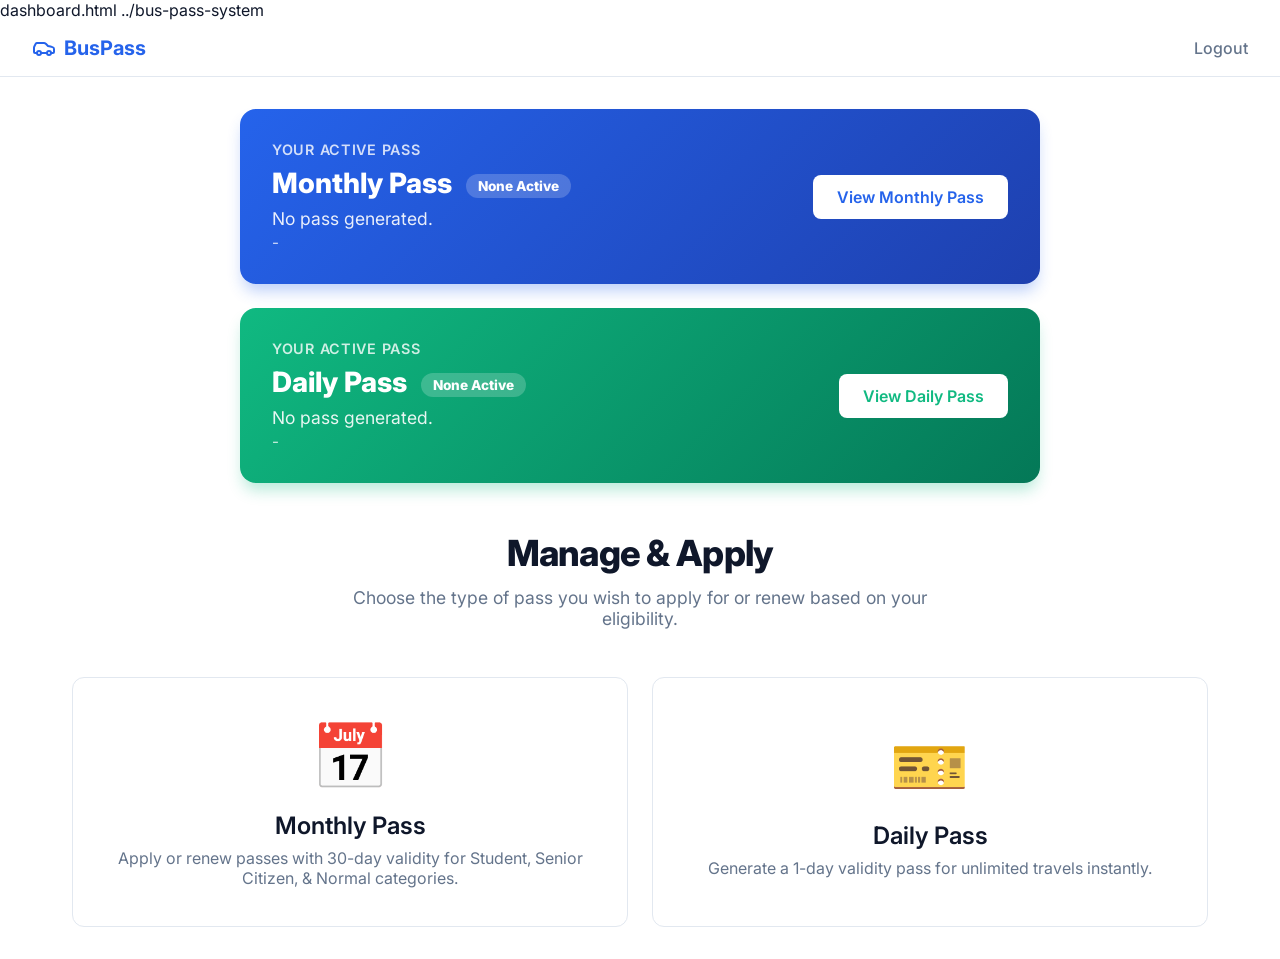
==== dashboard.html @ c8371579 "Add files via upload" ====
dashboard.html
../bus-pass-system



<!DOCTYPE html>
<html lang="en">
<head>
    <meta charset="UTF-8">
    <meta name="viewport" content="width=device-width, initial-scale=1.0">
    <title>Dashboard - Bus Pass Management</title>
    <link href="https://fonts.googleapis.com/css2?family=Inter:wght@400;500;600;700;800&display=swap" rel="stylesheet">
    <link rel="stylesheet" href="style.css">
</head>
<body>
    <nav class="navbar">
        <div class="logo">
            <svg width="24" height="24" viewBox="0 0 24 24" fill="none" stroke="currentColor" stroke-width="2" stroke-linecap="round" stroke-linejoin="round"><path d="M19 17h2c.6 0 1-.4 1-1v-3c0-.9-.7-1.7-1.5-1.9C18.7 10.6 16 10 16 10s-1.3-1.4-2.2-2.3c-.5-.4-1.1-.7-1.8-.7H5c-.6 0-1.1.4-1.4.9l-1.4 2.9A3.7 3.7 0 0 0 2 12v4c0 .6.4 1 1 1h2"/><circle cx="7" cy="17" r="2"/><path d="M9 17h6"/><circle cx="17" cy="17" r="2"/></svg>
            BusPass
        </div>
        <div class="nav-links">
            <a href="index.html" onclick="localStorage.clear()">Logout</a>
        </div>
    </nav>
    <div class="container">
        <!-- Monthly Active Pass Banner -->
        <div id="monthlyBanner" class="card wide-card" style="display: flex; margin: 0 auto 1.5rem auto; background: linear-gradient(135deg, var(--primary), #1e40af); color: white; border: none; padding: 2rem; justify-content: space-between; align-items: center; border-radius: 16px; box-shadow: 0 10px 15px -3px rgba(37, 99, 235, 0.3);">
            <div>
                <span style="font-size: 0.9rem; text-transform: uppercase; letter-spacing: 0.05em; opacity: 0.8; font-weight: 600;">Your Active Pass</span>
                <h2 id="mBannerTitle" style="font-size: 1.75rem; margin: 0.5rem 0; font-weight: 800;">Monthly Pass</h2>
                <div id="mBannerRoute" style="font-size: 1.1rem; opacity: 0.9; margin-bottom: 0.25rem;">Route: N/A</div>
                <div id="mBannerEnd" style="font-size: 0.95rem; opacity: 0.8;">Valid until: Date</div>
            </div>
            <div>
                <a href="view-pass.html?show=monthly" class="btn btn-primary" style="background: white; color: var(--primary);">View Monthly Pass</a>
            </div>
        </div>
        <!-- Daily Active Pass Banner -->
        <div id="dailyBanner" class="card wide-card" style="display: flex; margin: 0 auto 3rem auto; background: linear-gradient(135deg, #10b981, #047857); color: white; border: none; padding: 2rem; justify-content: space-between; align-items: center; border-radius: 16px; box-shadow: 0 10px 15px -3px rgba(16, 185, 129, 0.3);">
            <div>
                <span style="font-size: 0.9rem; text-transform: uppercase; letter-spacing: 0.05em; opacity: 0.8; font-weight: 600;">Your Active Pass</span>
                <h2 id="dBannerTitle" style="font-size: 1.75rem; margin: 0.5rem 0; font-weight: 800;">Daily Pass</h2>
                <div id="dBannerRoute" style="font-size: 1.1rem; opacity: 0.9; margin-bottom: 0.25rem;">Limit: N/A</div>
                <div id="dBannerEnd" style="font-size: 0.95rem; opacity: 0.8;">Valid until: Date</div>
            </div>
            <div>
                <a href="view-pass.html?show=daily" class="btn btn-primary" style="background: white; color: #10b981;">View Daily Pass</a>
            </div>
        </div>
        <div class="page-header">
            <h1 class="page-title">Manage & Apply</h1>
            <p class="page-desc">Choose the type of pass you wish to apply for or renew based on your eligibility.</p>
        </div>
        <div class="options-grid" style="grid-template-columns: 1fr 1fr;">
            <!-- Monthly Pass -->
            <a href="monthly-menu.html" class="option-card" style="min-height: 250px;">
                <div class="option-icon" style="font-size: 4rem;">📅</div>
                <h3 class="option-title" style="font-size: 1.5rem;">Monthly Pass</h3>
                <p class="option-desc" style="font-size: 1rem;">Apply or renew passes with 30-day validity for Student, Senior Citizen, & Normal categories.</p>
            </a>
            
            <!-- Daily Pass -->
            <a href="daily-pass.html" class="option-card" style="min-height: 250px;">
                <div class="option-icon" style="font-size: 4rem;">🎫</div>
                <h3 class="option-title" style="font-size: 1.5rem;">Daily Pass</h3>
                <p class="option-desc" style="font-size: 1rem;">Generate a 1-day validity pass for unlimited travels instantly.</p>
            </a>
        </div>
    </div>
    <script src="script.js"></script>
    <script>
        document.addEventListener('DOMContentLoaded', () => {
             const mType = localStorage.getItem('monthlyPassType');
             const mEnd = localStorage.getItem('monthlyPassEnd');
             const dType = localStorage.getItem('dailyPassType');
             const dEnd = localStorage.getItem('dailyPassEnd');
             
             const today = new Date();
             today.setHours(0,0,0,0);
             
             // Monthly Banner Logic
             const mBanner = document.getElementById('monthlyBanner');
             const mTitle = document.getElementById('mBannerTitle');
             const mRoute = document.getElementById('mBannerRoute');
             const mEndD = document.getElementById('mBannerEnd');
             
             if(mType && mEnd) {
                 const endD = new Date(mEnd);
                 if (endD < today) {
                     mTitle.innerHTML = mType + " Pass <span style='background: rgba(239, 68, 68, 0.9); text-transform:uppercase; font-size:0.85rem; padding: 0.25rem 0.75rem; border-radius: 20px; vertical-align: middle; margin-left: 0.5rem;'>Expired</span>";
                     mBanner.style.background = "linear-gradient(135deg, #64748b, #334155)";
                 } else {
                     mTitle.innerHTML = mType + " Pass <span style='background: rgba(16, 185, 129, 0.9); text-transform:uppercase; font-size:0.85rem; padding: 0.25rem 0.75rem; border-radius: 20px; vertical-align: middle; margin-left: 0.5rem;'>Active</span>";
                 }
                 mEndD.textContent = "Valid until: " + mEnd;
                 const mRouteStr = localStorage.getItem('monthlyPassRoute');
                 mRoute.textContent = "Route: " + (mRouteStr ? mRouteStr.split('–')[0].trim() : 'N/A');
             } else {
                 mTitle.innerHTML = "Monthly Pass <span style='background: rgba(255,255,255,0.2); font-size:0.85rem; padding: 0.25rem 0.75rem; border-radius: 20px; vertical-align: middle; margin-left: 0.5rem;'>None Active</span>";
                 mRoute.textContent = "No pass generated.";
                 mEndD.textContent = "-";
             }
             
             // Daily Banner Logic
             const dBanner = document.getElementById('dailyBanner');
             const dTitle = document.getElementById('dBannerTitle');
             const dRoute = document.getElementById('dBannerRoute');
             const dEndD = document.getElementById('dBannerEnd');
             
             if(dType && dEnd) {
                 const endD = new Date(dEnd);
                 if (endD < today) {
                     dTitle.innerHTML = "Daily Pass <span style='background: rgba(239, 68, 68, 0.9); text-transform:uppercase; font-size:0.85rem; padding: 0.25rem 0.75rem; border-radius: 20px; vertical-align: middle; margin-left: 0.5rem;'>Expired</span>";
                     dBanner.style.background = "linear-gradient(135deg, #64748b, #334155)";
                 } else {
                     dTitle.innerHTML = "Daily Pass <span style='background: rgba(255, 255, 255, 0.4); text-transform:uppercase; font-size:0.85rem; padding: 0.25rem 0.75rem; border-radius: 20px; vertical-align: middle; margin-left: 0.5rem;'>Active</span>";
                 }
                 dEndD.textContent = "Valid until: " + dEnd;
                 dRoute.textContent = "Limit: " + (localStorage.getItem('dailyPassRoute') || 'N/A');
             } else {
                 dTitle.innerHTML = "Daily Pass <span style='background: rgba(255,255,255,0.2); font-size:0.85rem; padding: 0.25rem 0.75rem; border-radius: 20px; vertical-align: middle; margin-left: 0.5rem;'>None Active</span>";
                 dRoute.textContent = "No pass generated.";
                 dEndD.textContent = "-";
             }
        });
    </script>
</body>
</html>
---- style.css ----
:root {
    --primary: #2563eb;
    --primary-hover: #1d4ed8;
    --bg-color: #ffffff;
    --surface: #f8fafc;
    --text-main: #0f172a;
    --text-muted: #64748b;
    --border: #e2e8f0;
    --radius: 12px;
    --shadow: 0 4px 6px -1px rgb(0 0 0 / 0.1), 0 2px 4px -2px rgb(0 0 0 / 0.1);
    --shadow-hover: 0 10px 15px -3px rgb(0 0 0 / 0.1), 0 4px 6px -4px rgb(0 0 0 / 0.1);
}
* {
    margin: 0;
    padding: 0;
    box-sizing: border-box;
    font-family: 'Inter', system-ui, -apple-system, sans-serif;
}
body {
    background-color: var(--bg-color);
    color: var(--text-main);
    min-height: 100vh;
    display: flex;
    flex-direction: column;
}
/* Navbar */
.navbar {
    padding: 1rem 2rem;
    border-bottom: 1px solid var(--border);
    display: flex;
    justify-content: space-between;
    align-items: center;
    background: white;
    position: sticky;
    top: 0;
    z-index: 10;
}
.logo {
    font-size: 1.25rem;
    font-weight: 700;
    color: var(--primary);
    text-decoration: none;
    display: flex;
    align-items: center;
    gap: 0.5rem;
}
.nav-links a {
    color: var(--text-muted);
    text-decoration: none;
    font-weight: 500;
    transition: color 0.2s;
}
.nav-links a:hover {
    color: var(--primary);
}
/* Layout */
.container {
    max-width: 1200px;
    margin: 0 auto;
    padding: 2rem;
    width: 100%;
    flex: 1;
}
.center-layout {
    display: flex;
    align-items: center;
    justify-content: center;
    min-height: calc(100vh - 70px);
}
/* Forms & Cards */
.card {
    background: white;
    border: 1px solid var(--border);
    border-radius: var(--radius);
    padding: 2.5rem;
    width: 100%;
    max-width: 450px;
    box-shadow: var(--shadow);
}
.card-title {
    font-size: 1.75rem;
    font-weight: 700;
    margin-bottom: 0.5rem;
    text-align: center;
}
.card-subtitle {
    color: var(--text-muted);
    text-align: center;
    margin-bottom: 2rem;
    font-size: 0.95rem;
}
.form-group {
    margin-bottom: 1.5rem;
}
.form-group label {
    display: block;
    margin-bottom: 0.5rem;
    font-weight: 500;
    font-size: 0.9rem;
    color: var(--text-main);
}
.form-control {
    width: 100%;
    padding: 0.75rem 1rem;
    border: 1px solid var(--border);
    border-radius: 8px;
    font-size: 1rem;
    transition: border-color 0.2s, box-shadow 0.2s;
    background: var(--surface);
}
.form-control:focus {
    outline: none;
    border-color: var(--primary);
    box-shadow: 0 0 0 3px rgba(37, 99, 235, 0.1);
    background: white;
}
/* Buttons */
.btn {
    display: inline-flex;
    justify-content: center;
    align-items: center;
    padding: 0.75rem 1.5rem;
    border-radius: 8px;
    font-weight: 600;
    font-size: 1rem;
    cursor: pointer;
    transition: all 0.2s;
    border: none;
    text-decoration: none;
    width: 100%;
}
.btn-primary {
    background-color: var(--primary);
    color: white;
}
.btn-primary:hover {
    background-color: var(--primary-hover);
    transform: translateY(-1px);
}
.btn-secondary {
    background-color: white;
    color: var(--text-main);
    border: 1px solid var(--border);
}
.btn-secondary:hover {
    background-color: var(--surface);
}
/* Toggle Link */
.toggle-link {
    text-align: center;
    margin-top: 1.5rem;
    font-size: 0.9rem;
    color: var(--text-muted);
}
.toggle-link a {
    color: var(--primary);
    font-weight: 600;
    text-decoration: none;
    cursor: pointer;
}
.toggle-link a:hover {
    text-decoration: underline;
}
.hidden {
    display: none !important;
}
/* Grid Layouts for Dashboard */
.options-grid {
    display: grid;
    grid-template-columns: repeat(auto-fit, minmax(250px, 1fr));
    gap: 1.5rem;
    margin-top: 2rem;
}
.option-card {
    background: white;
    border: 1px solid var(--border);
    border-radius: var(--radius);
    padding: 2rem;
    text-align: center;
    cursor: pointer;
    transition: all 0.3s ease;
    text-decoration: none;
    display: flex;
    flex-direction: column;
    align-items: center;
    justify-content: center;
    min-height: 200px;
}
.option-card:hover {
    border-color: var(--primary);
    box-shadow: var(--shadow-hover);
    transform: translateY(-4px);
}
.option-icon {
    font-size: 2.5rem;
    margin-bottom: 1rem;
    color: var(--primary);
}
.option-title {
    font-weight: 600;
    font-size: 1.1rem;
    color: var(--text-main);
    margin-bottom: 0.5rem;
}
.option-desc {
    font-size: 0.85rem;
    color: var(--text-muted);
}
/* Page Headers */
.page-header {
    text-align: center;
    margin-bottom: 3rem;
}
.page-title {
    font-size: 2.25rem;
    font-weight: 800;
    letter-spacing: -0.02em;
    margin-bottom: 0.75rem;
}
.page-desc {
    color: var(--text-muted);
    font-size: 1.1rem;
    max-width: 600px;
    margin: 0 auto;
}
/* Action specific */
.action-cards {
    display: flex;
    gap: 2rem;
    justify-content: center;
    flex-wrap: wrap;
    margin-top: 3rem;
}
.action-card {
    flex: 1;
    min-width: 300px;
    max-width: 400px;
    padding: 3rem 2rem;
}
/* Document Lists */
.doc-list {
    background: var(--surface);
    border-radius: 8px;
    padding: 1.5rem;
    margin-bottom: 1.5rem;
    border: 1px dashed var(--border);
}
.doc-list h4 {
    margin-bottom: 1rem;
    color: var(--primary);
    font-size: 0.95rem;
    text-transform: uppercase;
    letter-spacing: 0.05em;
}
.doc-list ul {
    list-style: none;
}
.doc-list li {
    position: relative;
    padding-left: 1.5rem;
    margin-bottom: 0.5rem;
    font-size: 0.9rem;
    color: var(--text-main);
}
.doc-list li::before {
    content: "•";
    color: var(--primary);
    position: absolute;
    left: 0;
    font-weight: bold;
}
.doc-category {
    margin-bottom: 1.5rem;
}
.doc-category:last-child {
    margin-bottom: 0;
}
.doc-category strong {
    display: block;
    margin-bottom: 0.5rem;
    font-size: 0.95rem;
}
/* Wide Form for Applications */
.wide-card {
    max-width: 800px;
}
.form-row {
    display: flex;
    gap: 1.5rem;
    margin-bottom: 1.5rem;
}
.form-row .form-group {
    flex: 1;
    margin-bottom: 0;
}
@media (max-width: 768px) {
    .form-row {
        flex-direction: column;
        gap: 1.5rem;
    }
}
/* Status Page */
.status-container {
    text-align: center;
    padding: 4rem 2rem;
}
.status-icon {
    font-size: 4rem;
    color: #10b981; /* Success Green */
    margin-bottom: 1.5rem;
}
.status-icon.pending {
    color: #f59e0b; /* Warning Yellow */
}
.status-title {
    font-size: 1.5rem;
    font-weight: 700;
    margin-bottom: 1rem;
}
.status-desc {
    color: var(--text-muted);
    margin-bottom: 2rem;
    max-width: 500px;
    margin-left: auto;
    margin-right: auto;
}
/* Progress Bar Utilities */
.progress-container {
    width: 100%;
    background-color: var(--border);
    border-radius: 8px;
    height: 12px;
    margin-top: 1.5rem;
    overflow: hidden;
    display: none;
}
.progress-bar {
    height: 100%;
    background-color: var(--primary);
    width: 0%;
    transition: width 0.1s linear;
}
.progress-text {
    text-align: center;
    font-size: 0.85rem;
    margin-top: 0.5rem;
    color: var(--text-muted);
    display: none;
    font-weight: 600;
}
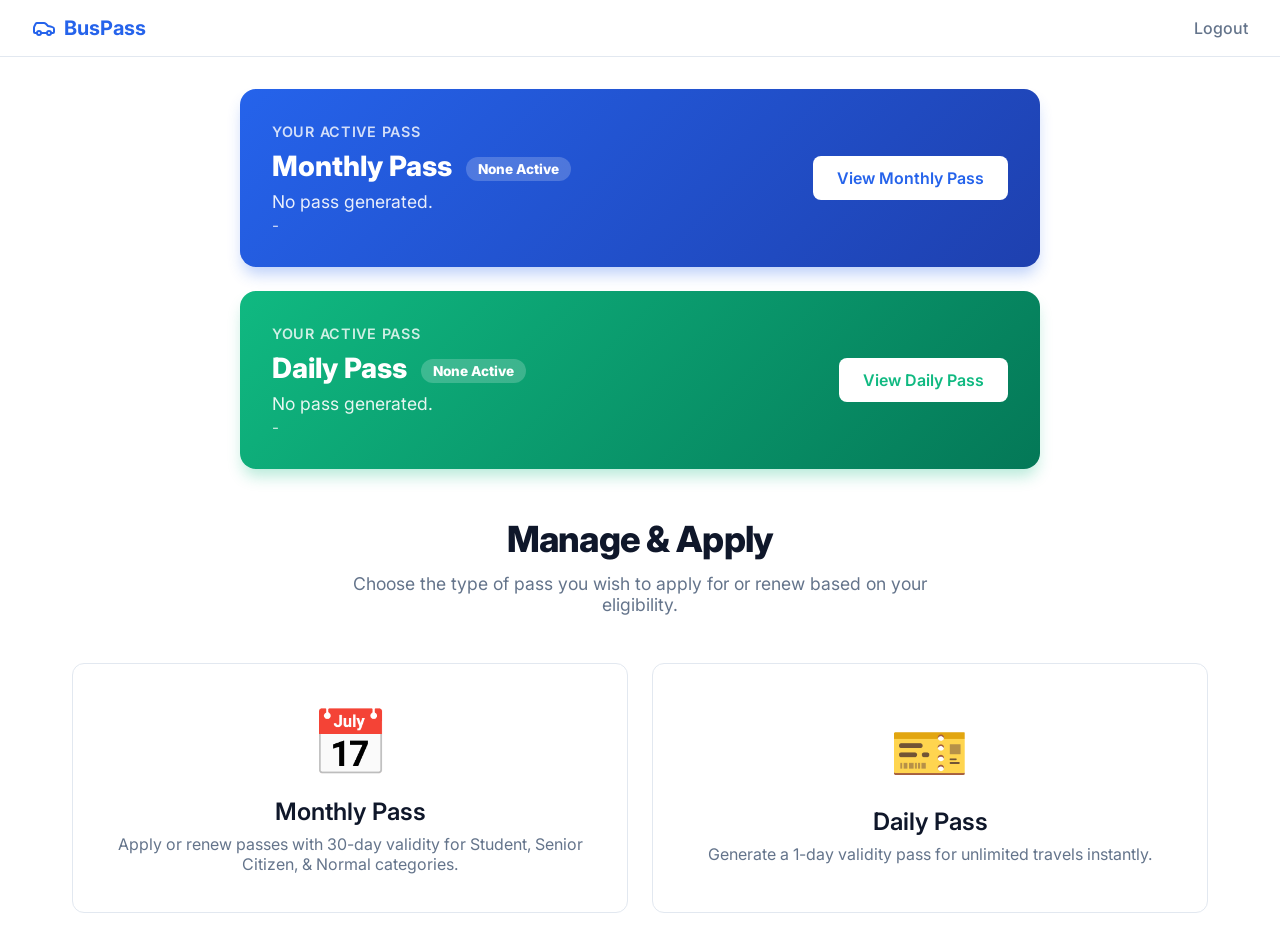
==== commit 0277377b: "Add files via upload" ====
--- a/dashboard.html
+++ b/dashboard.html
@@ -1,8 +1,3 @@
-dashboard.html
-../bus-pass-system
-
-
-
 <!DOCTYPE html>
 <html lang="en">
 <head>
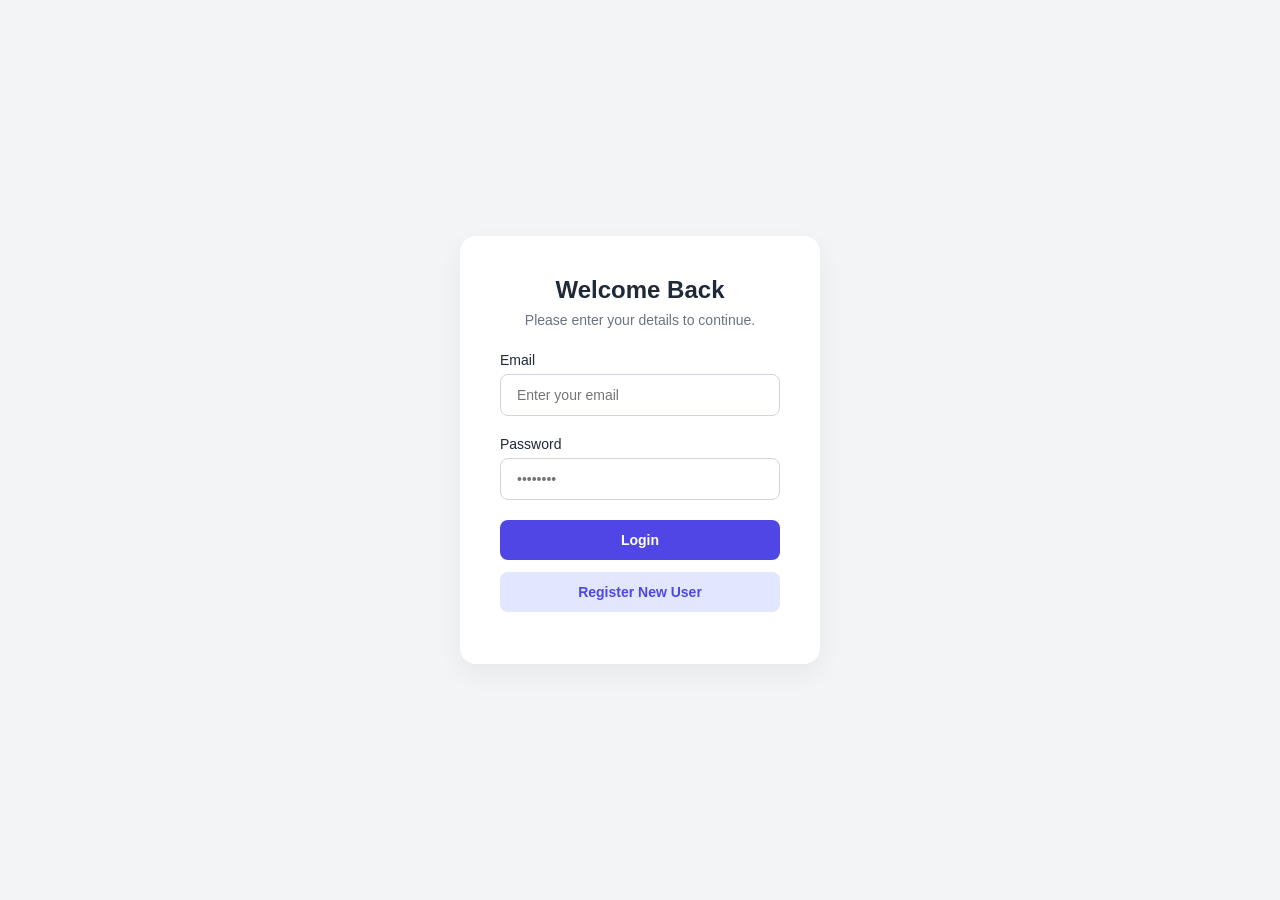
==== commit 2ad156bf: "Add files via upload" ====
--- a/dashboard.html
+++ b/dashboard.html
@@ -8,116 +8,135 @@
     <link rel="stylesheet" href="style.css">
 </head>
 <body>
+
     <nav class="navbar">
         <div class="logo">
-            <svg width="24" height="24" viewBox="0 0 24 24" fill="none" stroke="currentColor" stroke-width="2" stroke-linecap="round" stroke-linejoin="round"><path d="M19 17h2c.6 0 1-.4 1-1v-3c0-.9-.7-1.7-1.5-1.9C18.7 10.6 16 10 16 10s-1.3-1.4-2.2-2.3c-.5-.4-1.1-.7-1.8-.7H5c-.6 0-1.1.4-1.4.9l-1.4 2.9A3.7 3.7 0 0 0 2 12v4c0 .6.4 1 1 1h2"/><circle cx="7" cy="17" r="2"/><path d="M9 17h6"/><circle cx="17" cy="17" r="2"/></svg>
             BusPass
         </div>
         <div class="nav-links">
-            <a href="index.html" onclick="localStorage.clear()">Logout</a>
+            <a href="login.html" onclick="logout()">Logout</a>
         </div>
     </nav>
+
     <div class="container">
-        <!-- Monthly Active Pass Banner -->
-        <div id="monthlyBanner" class="card wide-card" style="display: flex; margin: 0 auto 1.5rem auto; background: linear-gradient(135deg, var(--primary), #1e40af); color: white; border: none; padding: 2rem; justify-content: space-between; align-items: center; border-radius: 16px; box-shadow: 0 10px 15px -3px rgba(37, 99, 235, 0.3);">
+
+        <!-- Monthly Banner -->
+        <div id="monthlyBanner" class="card wide-card" style="display: flex; margin: 0 auto 1.5rem auto; background: linear-gradient(135deg, var(--primary), #1e40af); color: white; padding: 2rem; justify-content: space-between; align-items: center; border-radius: 16px;">
             <div>
-                <span style="font-size: 0.9rem; text-transform: uppercase; letter-spacing: 0.05em; opacity: 0.8; font-weight: 600;">Your Active Pass</span>
-                <h2 id="mBannerTitle" style="font-size: 1.75rem; margin: 0.5rem 0; font-weight: 800;">Monthly Pass</h2>
-                <div id="mBannerRoute" style="font-size: 1.1rem; opacity: 0.9; margin-bottom: 0.25rem;">Route: N/A</div>
-                <div id="mBannerEnd" style="font-size: 0.95rem; opacity: 0.8;">Valid until: Date</div>
+                <span>Your Active Pass</span>
+                <h2 id="mBannerTitle">Monthly Pass</h2>
+                <div id="mBannerRoute">Route: N/A</div>
+                <div id="mBannerEnd">Valid until: Date</div>
             </div>
             <div>
-                <a href="view-pass.html?show=monthly" class="btn btn-primary" style="background: white; color: var(--primary);">View Monthly Pass</a>
+                <a href="view-pass.html?show=monthly" class="btn btn-primary" style="background: white; color: var(--primary);">View</a>
             </div>
         </div>
-        <!-- Daily Active Pass Banner -->
-        <div id="dailyBanner" class="card wide-card" style="display: flex; margin: 0 auto 3rem auto; background: linear-gradient(135deg, #10b981, #047857); color: white; border: none; padding: 2rem; justify-content: space-between; align-items: center; border-radius: 16px; box-shadow: 0 10px 15px -3px rgba(16, 185, 129, 0.3);">
+
+        <!-- Daily Banner -->
+        <div id="dailyBanner" class="card wide-card" style="display: flex; margin: 0 auto 2rem auto; background: linear-gradient(135deg, #10b981, #047857); color: white; padding: 2rem; justify-content: space-between; align-items: center; border-radius: 16px;">
             <div>
-                <span style="font-size: 0.9rem; text-transform: uppercase; letter-spacing: 0.05em; opacity: 0.8; font-weight: 600;">Your Active Pass</span>
-                <h2 id="dBannerTitle" style="font-size: 1.75rem; margin: 0.5rem 0; font-weight: 800;">Daily Pass</h2>
-                <div id="dBannerRoute" style="font-size: 1.1rem; opacity: 0.9; margin-bottom: 0.25rem;">Limit: N/A</div>
-                <div id="dBannerEnd" style="font-size: 0.95rem; opacity: 0.8;">Valid until: Date</div>
+                <span>Your Active Pass</span>
+                <h2 id="dBannerTitle">Daily Pass</h2>
+                <div id="dBannerRoute">Limit: N/A</div>
+                <div id="dBannerEnd">Valid until: Date</div>
             </div>
             <div>
-                <a href="view-pass.html?show=daily" class="btn btn-primary" style="background: white; color: #10b981;">View Daily Pass</a>
+                <a href="view-pass.html?show=daily" class="btn btn-primary" style="background: white; color: #10b981;">View</a>
             </div>
         </div>
-        <div class="page-header">
-            <h1 class="page-title">Manage & Apply</h1>
-            <p class="page-desc">Choose the type of pass you wish to apply for or renew based on your eligibility.</p>
+
+        <!-- Options -->
+        <div class="options-grid" style="grid-template-columns: 1fr 1fr;">
+            
+            <a href="monthly-menu.html" class="option-card">
+                <div class="option-icon">📅</div>
+                <h3>Monthly Pass</h3>
+                <p>Apply or renew 30-day pass</p>
+            </a>
+
+            <a href="daily-pass.html" class="option-card">
+                <div class="option-icon">🎫</div>
+                <h3>Daily Pass</h3>
+                <p>Generate 1-day pass</p>
+            </a>
+
         </div>
-        <div class="options-grid" style="grid-template-columns: 1fr 1fr;">
-            <!-- Monthly Pass -->
-            <a href="monthly-menu.html" class="option-card" style="min-height: 250px;">
-                <div class="option-icon" style="font-size: 4rem;">📅</div>
-                <h3 class="option-title" style="font-size: 1.5rem;">Monthly Pass</h3>
-                <p class="option-desc" style="font-size: 1rem;">Apply or renew passes with 30-day validity for Student, Senior Citizen, & Normal categories.</p>
-            </a>
-            
-            <!-- Daily Pass -->
-            <a href="daily-pass.html" class="option-card" style="min-height: 250px;">
-                <div class="option-icon" style="font-size: 4rem;">🎫</div>
-                <h3 class="option-title" style="font-size: 1.5rem;">Daily Pass</h3>
-                <p class="option-desc" style="font-size: 1rem;">Generate a 1-day validity pass for unlimited travels instantly.</p>
-            </a>
-        </div>
+
     </div>
-    <script src="script.js"></script>
-    <script>
-        document.addEventListener('DOMContentLoaded', () => {
-             const mType = localStorage.getItem('monthlyPassType');
-             const mEnd = localStorage.getItem('monthlyPassEnd');
-             const dType = localStorage.getItem('dailyPassType');
-             const dEnd = localStorage.getItem('dailyPassEnd');
-             
-             const today = new Date();
-             today.setHours(0,0,0,0);
-             
-             // Monthly Banner Logic
-             const mBanner = document.getElementById('monthlyBanner');
-             const mTitle = document.getElementById('mBannerTitle');
-             const mRoute = document.getElementById('mBannerRoute');
-             const mEndD = document.getElementById('mBannerEnd');
-             
-             if(mType && mEnd) {
-                 const endD = new Date(mEnd);
-                 if (endD < today) {
-                     mTitle.innerHTML = mType + " Pass <span style='background: rgba(239, 68, 68, 0.9); text-transform:uppercase; font-size:0.85rem; padding: 0.25rem 0.75rem; border-radius: 20px; vertical-align: middle; margin-left: 0.5rem;'>Expired</span>";
-                     mBanner.style.background = "linear-gradient(135deg, #64748b, #334155)";
-                 } else {
-                     mTitle.innerHTML = mType + " Pass <span style='background: rgba(16, 185, 129, 0.9); text-transform:uppercase; font-size:0.85rem; padding: 0.25rem 0.75rem; border-radius: 20px; vertical-align: middle; margin-left: 0.5rem;'>Active</span>";
-                 }
-                 mEndD.textContent = "Valid until: " + mEnd;
-                 const mRouteStr = localStorage.getItem('monthlyPassRoute');
-                 mRoute.textContent = "Route: " + (mRouteStr ? mRouteStr.split('–')[0].trim() : 'N/A');
-             } else {
-                 mTitle.innerHTML = "Monthly Pass <span style='background: rgba(255,255,255,0.2); font-size:0.85rem; padding: 0.25rem 0.75rem; border-radius: 20px; vertical-align: middle; margin-left: 0.5rem;'>None Active</span>";
-                 mRoute.textContent = "No pass generated.";
-                 mEndD.textContent = "-";
-             }
-             
-             // Daily Banner Logic
-             const dBanner = document.getElementById('dailyBanner');
-             const dTitle = document.getElementById('dBannerTitle');
-             const dRoute = document.getElementById('dBannerRoute');
-             const dEndD = document.getElementById('dBannerEnd');
-             
-             if(dType && dEnd) {
-                 const endD = new Date(dEnd);
-                 if (endD < today) {
-                     dTitle.innerHTML = "Daily Pass <span style='background: rgba(239, 68, 68, 0.9); text-transform:uppercase; font-size:0.85rem; padding: 0.25rem 0.75rem; border-radius: 20px; vertical-align: middle; margin-left: 0.5rem;'>Expired</span>";
-                     dBanner.style.background = "linear-gradient(135deg, #64748b, #334155)";
-                 } else {
-                     dTitle.innerHTML = "Daily Pass <span style='background: rgba(255, 255, 255, 0.4); text-transform:uppercase; font-size:0.85rem; padding: 0.25rem 0.75rem; border-radius: 20px; vertical-align: middle; margin-left: 0.5rem;'>Active</span>";
-                 }
-                 dEndD.textContent = "Valid until: " + dEnd;
-                 dRoute.textContent = "Limit: " + (localStorage.getItem('dailyPassRoute') || 'N/A');
-             } else {
-                 dTitle.innerHTML = "Daily Pass <span style='background: rgba(255,255,255,0.2); font-size:0.85rem; padding: 0.25rem 0.75rem; border-radius: 20px; vertical-align: middle; margin-left: 0.5rem;'>None Active</span>";
-                 dRoute.textContent = "No pass generated.";
-                 dEndD.textContent = "-";
-             }
+
+<script>
+document.addEventListener("DOMContentLoaded", async () => {
+
+    const user_id = localStorage.getItem("user_id");
+
+    if (!user_id) {
+        alert("Please login first");
+        window.location.href = "login.html";
+        return;
+    }
+
+    try {
+        const res = await fetch('http://localhost:8082/get_passes', {
+            method: 'POST',
+            headers: {'Content-Type': 'application/json'},
+            body: JSON.stringify({ user_id })
         });
-    </script>
+
+        const data = await res.json();
+        console.log("Fetched passes:", data);
+
+        // ✅ HIDE banners if no pass (NEW)
+		if (!data.passes || data.passes.length === 0) {
+			// ✅ Show Monthly Banner (default message)
+			document.getElementById("monthlyBanner").style.display = "flex";
+			document.getElementById("mBannerTitle").innerHTML = "No Monthly Pass";
+			document.getElementById("mBannerRoute").textContent = "Apply for a monthly pass";
+			document.getElementById("mBannerEnd").textContent = "";
+
+			// ✅ Show Daily Banner (default message)
+			document.getElementById("dailyBanner").style.display = "flex";
+			document.getElementById("dBannerTitle").innerHTML = "No Daily Pass";
+			document.getElementById("dBannerRoute").textContent = "Apply for a daily pass";
+			document.getElementById("dBannerEnd").textContent = "";
+
+			return;
+		}
+        data.passes.forEach(p => {
+
+            const today = new Date();
+            const expiry = new Date(p.expiry_date);
+
+            // ✅ BETTER BADGE UI (NEW)
+            let status = expiry < today
+                ? '<span style="background:#ef4444;color:white;padding:4px 10px;border-radius:20px;font-size:12px;">Expired</span>'
+                : '<span style="background:white;color:black;padding:4px 10px;border-radius:20px;font-size:12px;">Active</span>';
+
+            if (p.type.toLowerCase() === "daily") {
+
+                document.getElementById("dBannerRoute").textContent = "Limit: " + p.bus;
+                document.getElementById("dBannerEnd").textContent = "Valid until: " + p.expiry_date;
+                document.getElementById("dBannerTitle").innerHTML = `Daily Pass ${status}`;
+
+            } else {
+
+                document.getElementById("mBannerRoute").textContent = "Route: " + p.bus;
+                document.getElementById("mBannerEnd").textContent = "Valid until: " + p.expiry_date;
+                document.getElementById("mBannerTitle").innerHTML = `${p.type} Pass ${status}`;
+            }
+
+        });
+
+    } catch (err) {
+        console.error("Error:", err);
+        alert("Server error");
+    }
+
+});
+
+function logout() {
+    localStorage.clear();
+}
+</script>
 </body>
-</html>
+</html>
--- a/style.css
+++ b/style.css
@@ -348,3 +348,6 @@
     display: none;
     font-weight: 600;
 }
+
+
+
